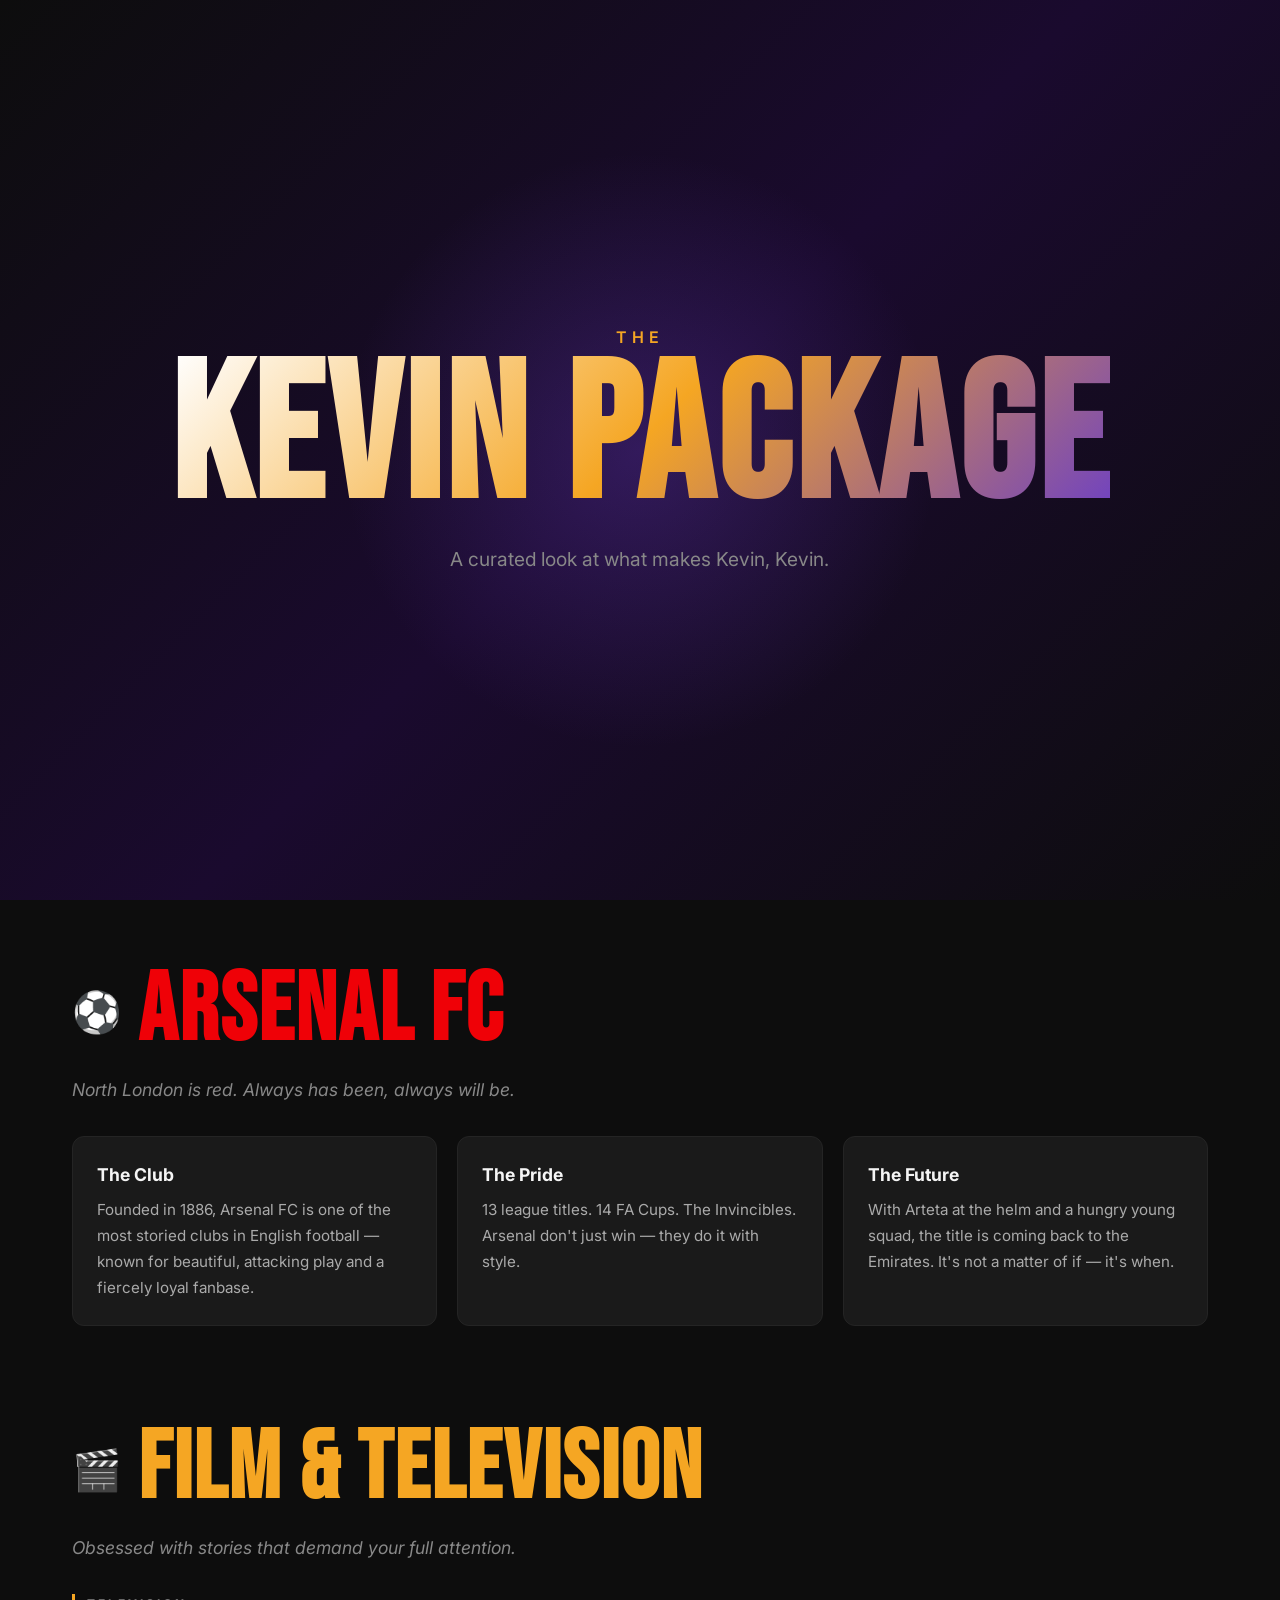
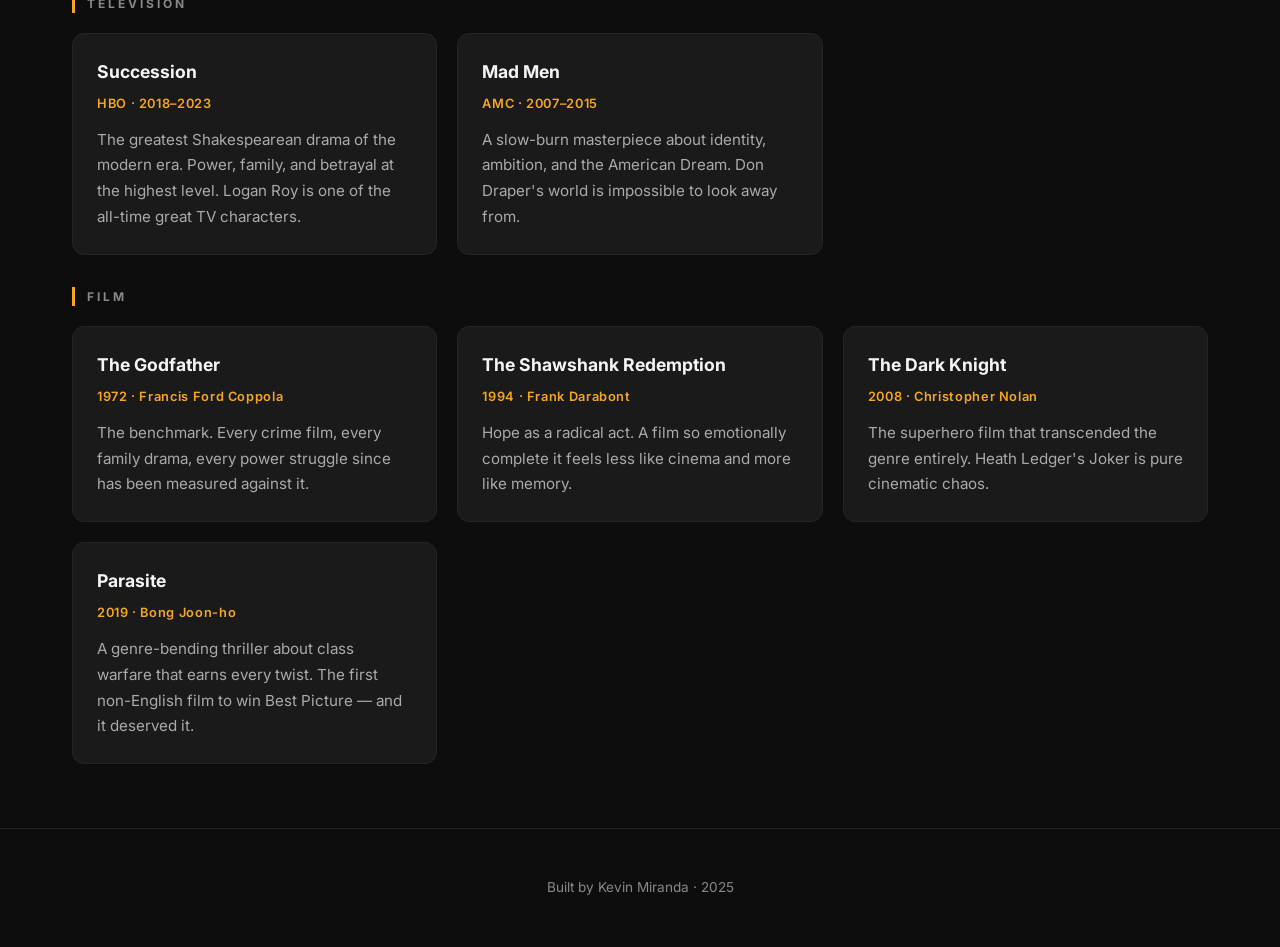
==== index.html @ f3c65c88 "Initial commit: Kevin Package website" ====
<!DOCTYPE html>
<html lang="en">
<head>
  <meta charset="UTF-8" />
  <meta name="viewport" content="width=device-width, initial-scale=1.0" />
  <title>Kevin Miranda</title>
  <link rel="preconnect" href="https://fonts.googleapis.com" />
  <link href="https://fonts.googleapis.com/css2?family=Bebas+Neue&family=Inter:wght@400;600;700&display=swap" rel="stylesheet" />
  <link rel="stylesheet" href="styles.css" />
</head>
<body>

  <header>
    <div class="hero-text">
      <span class="label">The</span>
      <h1>Kevin Package</h1>
      <p class="tagline">A curated look at what makes Kevin, Kevin.</p>
    </div>
  </header>

  <main>

    <section class="interest arsenal">
      <div class="section-header">
        <span class="icon">⚽</span>
        <h2>Arsenal FC</h2>
      </div>
      <p class="section-desc">North London is red. Always has been, always will be.</p>
      <div class="cards">
        <div class="card">
          <h3>The Club</h3>
          <p>Founded in 1886, Arsenal FC is one of the most storied clubs in English football — known for beautiful, attacking play and a fiercely loyal fanbase.</p>
        </div>
        <div class="card">
          <h3>The Pride</h3>
          <p>13 league titles. 14 FA Cups. The Invincibles. Arsenal don't just win — they do it with style.</p>
        </div>
        <div class="card">
          <h3>The Future</h3>
          <p>With Arteta at the helm and a hungry young squad, the title is coming back to the Emirates. It's not a matter of if — it's when.</p>
        </div>
      </div>
    </section>

    <section class="interest cinema">
      <div class="section-header">
        <span class="icon">🎬</span>
        <h2>Film & Television</h2>
      </div>
      <p class="section-desc">Obsessed with stories that demand your full attention.</p>

      <div class="subsection">
        <h3 class="sub-label">Television</h3>
        <div class="cards">
          <div class="card">
            <div class="card-title">Succession</div>
            <div class="card-meta">HBO · 2018–2023</div>
            <p>The greatest Shakespearean drama of the modern era. Power, family, and betrayal at the highest level. Logan Roy is one of the all-time great TV characters.</p>
          </div>
          <div class="card">
            <div class="card-title">Mad Men</div>
            <div class="card-meta">AMC · 2007–2015</div>
            <p>A slow-burn masterpiece about identity, ambition, and the American Dream. Don Draper's world is impossible to look away from.</p>
          </div>
        </div>
      </div>

      <div class="subsection">
        <h3 class="sub-label">Film</h3>
        <div class="cards">
          <div class="card">
            <div class="card-title">The Godfather</div>
            <div class="card-meta">1972 · Francis Ford Coppola</div>
            <p>The benchmark. Every crime film, every family drama, every power struggle since has been measured against it.</p>
          </div>
          <div class="card">
            <div class="card-title">The Shawshank Redemption</div>
            <div class="card-meta">1994 · Frank Darabont</div>
            <p>Hope as a radical act. A film so emotionally complete it feels less like cinema and more like memory.</p>
          </div>
          <div class="card">
            <div class="card-title">The Dark Knight</div>
            <div class="card-meta">2008 · Christopher Nolan</div>
            <p>The superhero film that transcended the genre entirely. Heath Ledger's Joker is pure cinematic chaos.</p>
          </div>
          <div class="card">
            <div class="card-title">Parasite</div>
            <div class="card-meta">2019 · Bong Joon-ho</div>
            <p>A genre-bending thriller about class warfare that earns every twist. The first non-English film to win Best Picture — and it deserved it.</p>
          </div>
        </div>
      </div>
    </section>

  </main>

  <footer>
    <p>Built by Kevin Miranda &middot; 2025</p>
  </footer>

</body>
</html>
---- styles.css ----
*, *::before, *::after {
  box-sizing: border-box;
  margin: 0;
  padding: 0;
}

:root {
  --red: #EF0107;
  --gold: #F5A623;
  --purple: #6C3FC5;
  --teal: #00C9A7;
  --dark: #0D0D0D;
  --dark-2: #1A1A1A;
  --dark-3: #242424;
  --white: #F5F5F5;
  --muted: #888;
}

html {
  scroll-behavior: smooth;
}

body {
  background-color: var(--dark);
  color: var(--white);
  font-family: 'Inter', sans-serif;
  font-size: 16px;
  line-height: 1.6;
}

/* HEADER */

header {
  min-height: 100vh;
  display: flex;
  align-items: center;
  justify-content: center;
  text-align: center;
  background: linear-gradient(135deg, #0D0D0D 0%, #1a0a2e 50%, #0D0D0D 100%);
  position: relative;
  overflow: hidden;
  padding: 2rem;
}

header::before {
  content: '';
  position: absolute;
  width: 600px;
  height: 600px;
  background: radial-gradient(circle, rgba(108, 63, 197, 0.3) 0%, transparent 70%);
  top: 50%;
  left: 50%;
  transform: translate(-50%, -50%);
  pointer-events: none;
}

.hero-text {
  position: relative;
  z-index: 1;
}

.label {
  font-family: 'Inter', sans-serif;
  font-size: 1rem;
  font-weight: 600;
  letter-spacing: 0.3em;
  text-transform: uppercase;
  color: var(--gold);
}

h1 {
  font-family: 'Bebas Neue', sans-serif;
  font-size: clamp(5rem, 15vw, 12rem);
  line-height: 0.9;
  letter-spacing: 0.02em;
  background: linear-gradient(135deg, #fff 0%, var(--gold) 50%, var(--purple) 100%);
  -webkit-background-clip: text;
  -webkit-text-fill-color: transparent;
  background-clip: text;
  margin: 0.25rem 0 1rem;
}

.tagline {
  font-size: 1.2rem;
  color: var(--muted);
  max-width: 400px;
  margin: 0 auto;
}

/* MAIN */

main {
  max-width: 1200px;
  margin: 0 auto;
  padding: 4rem 2rem;
  display: flex;
  flex-direction: column;
  gap: 6rem;
}

/* SECTIONS */

.interest {
  display: flex;
  flex-direction: column;
  gap: 2rem;
}

.section-header {
  display: flex;
  align-items: center;
  gap: 1rem;
}

.icon {
  font-size: 2.5rem;
}

h2 {
  font-family: 'Bebas Neue', sans-serif;
  font-size: clamp(3rem, 8vw, 6rem);
  line-height: 1;
  letter-spacing: 0.02em;
}

.arsenal h2 {
  color: var(--red);
}

.cinema h2 {
  color: var(--gold);
}

.section-desc {
  font-size: 1.1rem;
  color: var(--muted);
  font-style: italic;
  margin-top: -1rem;
}

/* SUBSECTIONS */

.subsection {
  display: flex;
  flex-direction: column;
  gap: 1.25rem;
}

.sub-label {
  font-family: 'Inter', sans-serif;
  font-size: 0.75rem;
  font-weight: 700;
  letter-spacing: 0.25em;
  text-transform: uppercase;
  color: var(--muted);
  border-left: 3px solid var(--gold);
  padding-left: 0.75rem;
}

/* CARDS */

.cards {
  display: grid;
  grid-template-columns: repeat(auto-fill, minmax(280px, 1fr));
  gap: 1.25rem;
}

.card {
  background: var(--dark-2);
  border: 1px solid var(--dark-3);
  border-radius: 12px;
  padding: 1.5rem;
  transition: transform 0.2s ease, border-color 0.2s ease;
}

.card:hover {
  transform: translateY(-4px);
}

.arsenal .card:hover {
  border-color: var(--red);
}

.cinema .card:hover {
  border-color: var(--gold);
}

.card h3, .card-title {
  font-family: 'Inter', sans-serif;
  font-size: 1.1rem;
  font-weight: 700;
  margin-bottom: 0.5rem;
  color: var(--white);
}

.card-meta {
  font-size: 0.8rem;
  color: var(--gold);
  font-weight: 600;
  letter-spacing: 0.05em;
  margin-bottom: 0.75rem;
}

.card p {
  font-size: 0.95rem;
  color: #aaa;
  line-height: 1.7;
}

/* FOOTER */

footer {
  text-align: center;
  padding: 3rem 2rem;
  color: var(--muted);
  font-size: 0.85rem;
  border-top: 1px solid var(--dark-3);
}

/* RESPONSIVE */

@media (max-width: 600px) {
  .cards {
    grid-template-columns: 1fr;
  }
}
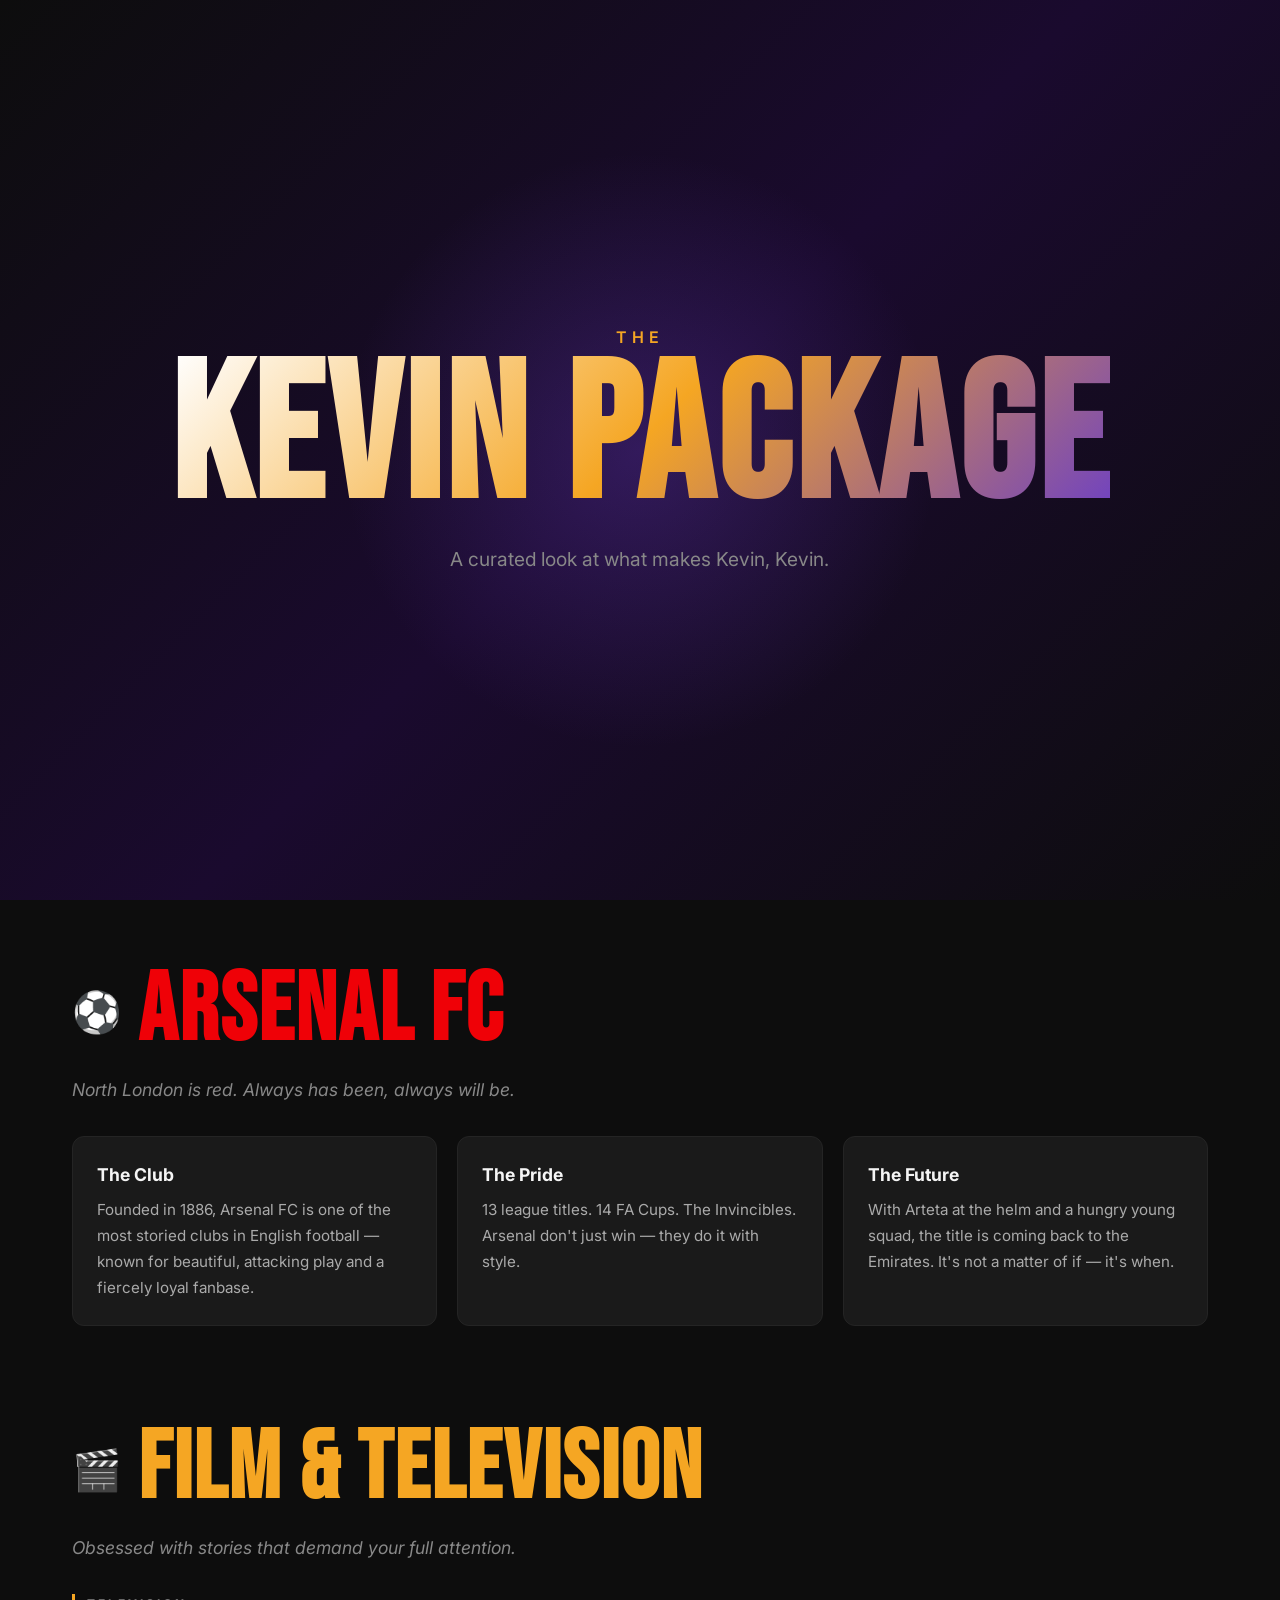
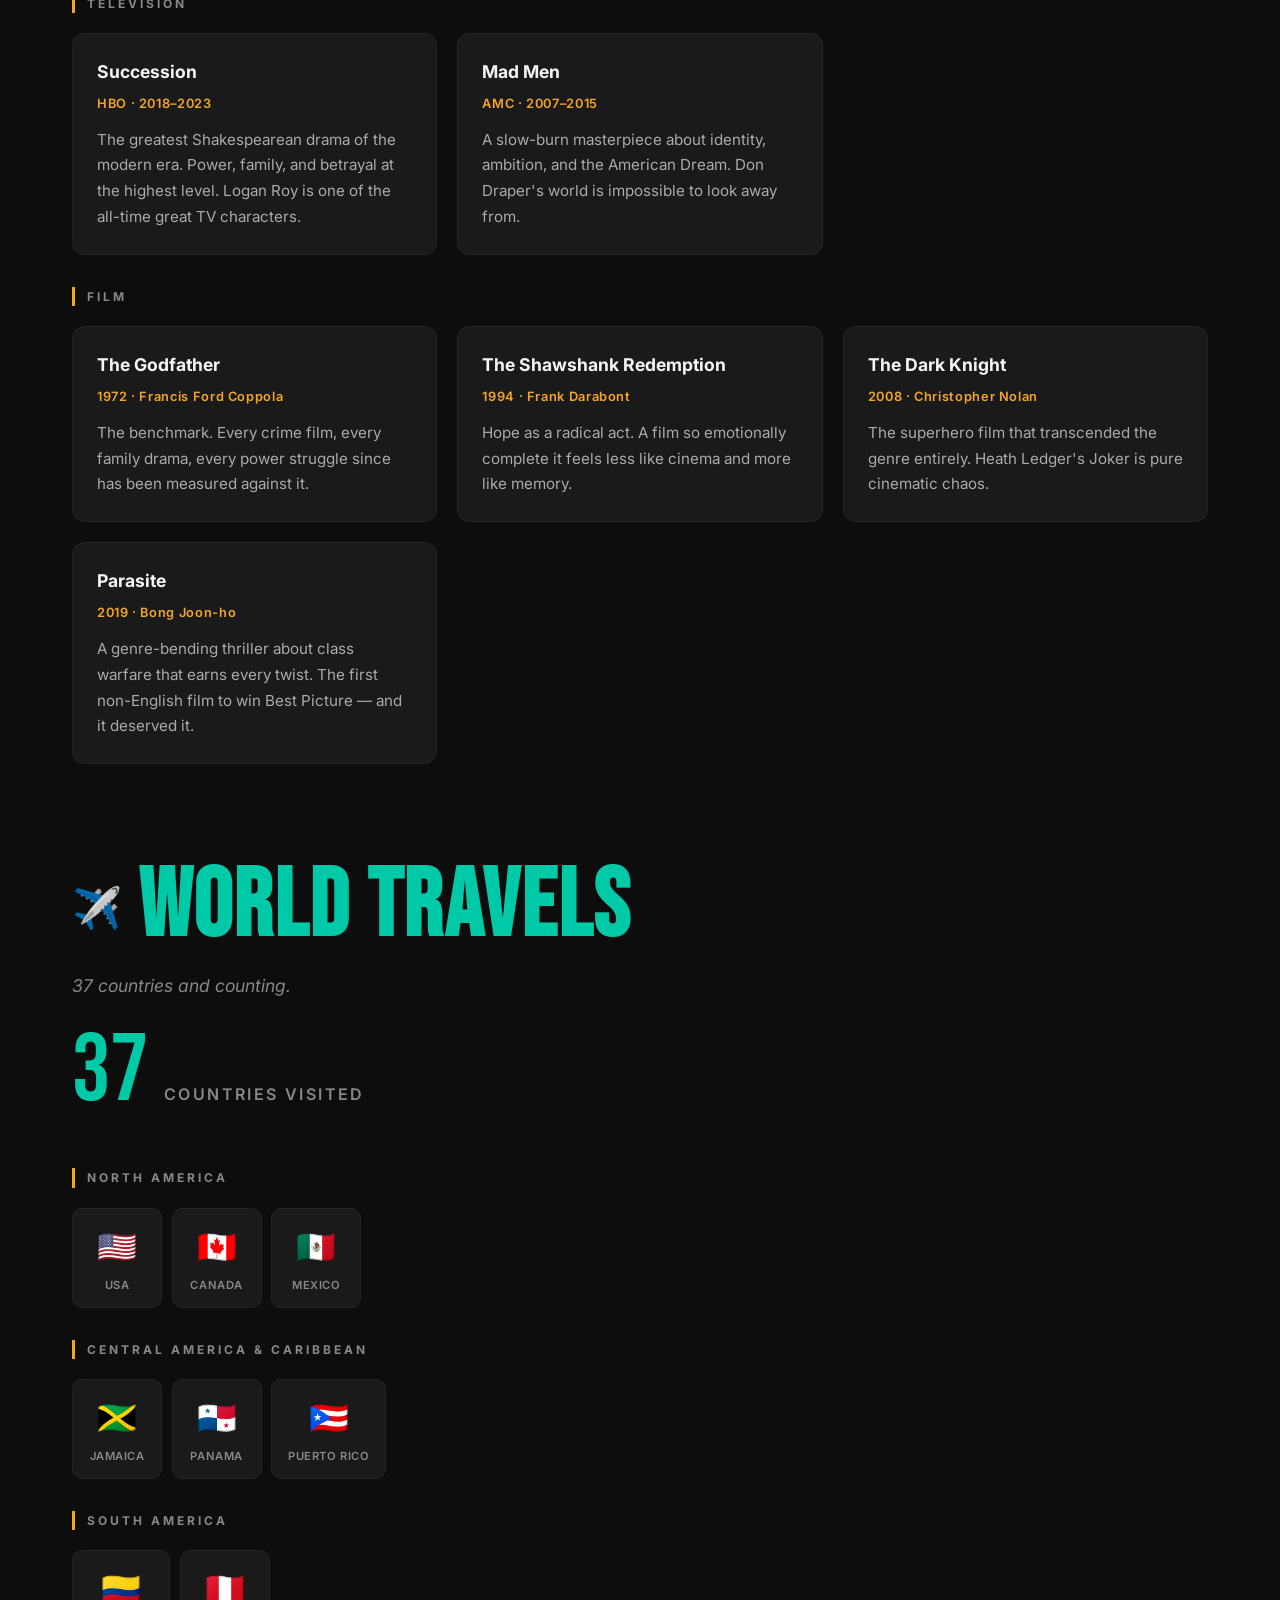
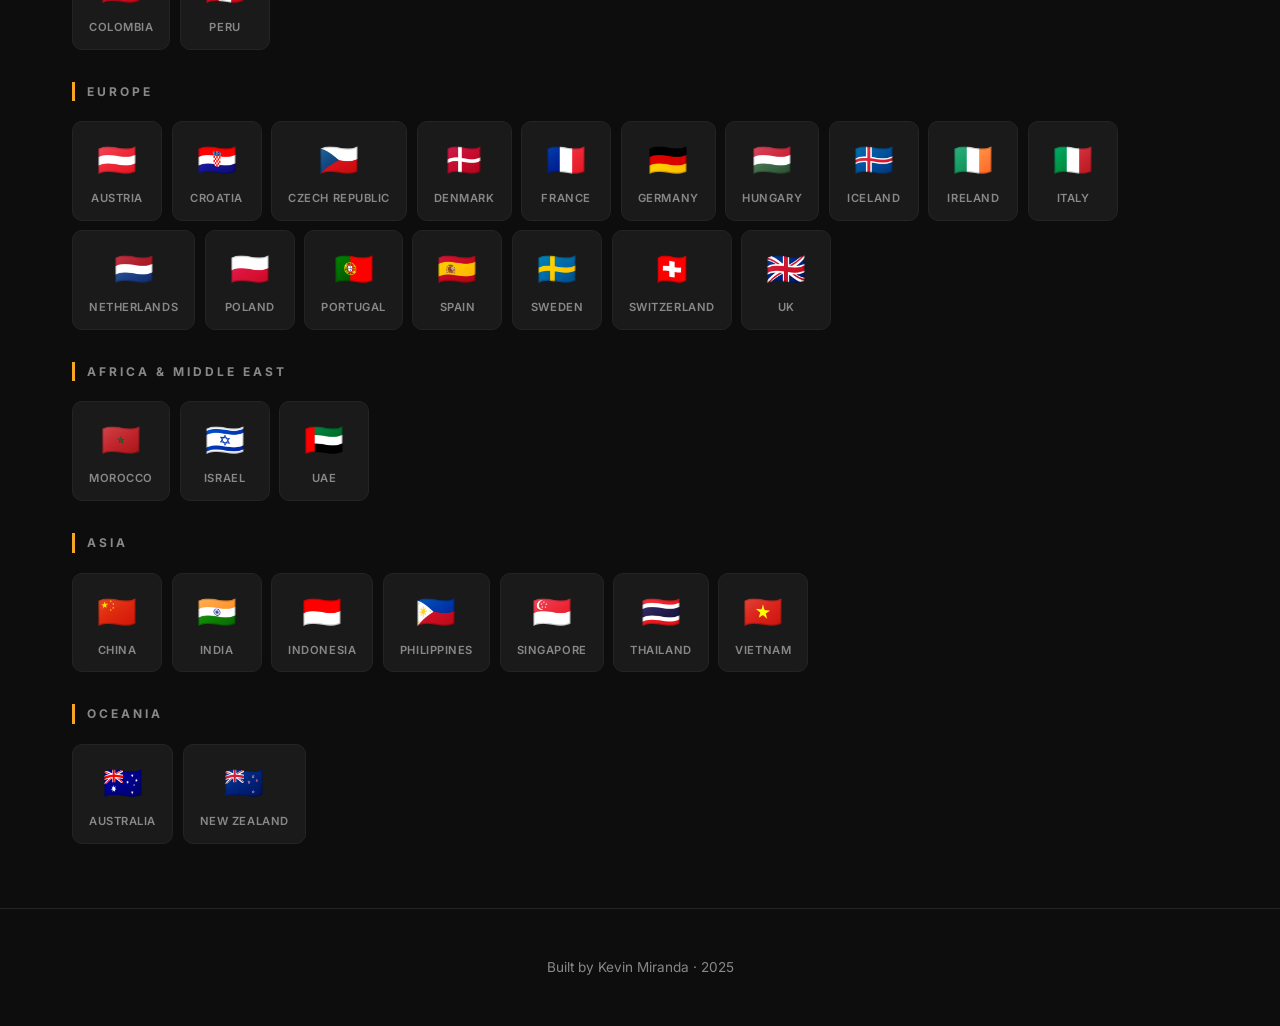
==== commit 3ffe889d: "Add travel section with 37 countries" ====
--- a/index.html
+++ b/index.html
@@ -92,6 +92,99 @@
       </div>
     </section>
 
+    <section class="interest travel">
+      <div class="section-header">
+        <span class="icon">✈️</span>
+        <h2>World Travels</h2>
+      </div>
+      <p class="section-desc">37 countries and counting.</p>
+
+      <div class="travel-stat">
+        <span class="stat-number">37</span>
+        <span class="stat-label">Countries Visited</span>
+      </div>
+
+      <div class="subsection">
+        <h3 class="sub-label">North America</h3>
+        <div class="flag-grid">
+          <div class="flag-card">🇺🇸<span>USA</span></div>
+          <div class="flag-card">🇨🇦<span>Canada</span></div>
+          <div class="flag-card">🇲🇽<span>Mexico</span></div>
+        </div>
+      </div>
+
+      <div class="subsection">
+        <h3 class="sub-label">Central America & Caribbean</h3>
+        <div class="flag-grid">
+          <div class="flag-card">🇯🇲<span>Jamaica</span></div>
+          <div class="flag-card">🇵🇦<span>Panama</span></div>
+          <div class="flag-card">🇵🇷<span>Puerto Rico</span></div>
+        </div>
+      </div>
+
+      <div class="subsection">
+        <h3 class="sub-label">South America</h3>
+        <div class="flag-grid">
+          <div class="flag-card">🇨🇴<span>Colombia</span></div>
+          <div class="flag-card">🇵🇪<span>Peru</span></div>
+        </div>
+      </div>
+
+      <div class="subsection">
+        <h3 class="sub-label">Europe</h3>
+        <div class="flag-grid">
+          <div class="flag-card">🇦🇹<span>Austria</span></div>
+          <div class="flag-card">🇭🇷<span>Croatia</span></div>
+          <div class="flag-card">🇨🇿<span>Czech Republic</span></div>
+          <div class="flag-card">🇩🇰<span>Denmark</span></div>
+          <div class="flag-card">🇫🇷<span>France</span></div>
+          <div class="flag-card">🇩🇪<span>Germany</span></div>
+          <div class="flag-card">🇭🇺<span>Hungary</span></div>
+          <div class="flag-card">🇮🇸<span>Iceland</span></div>
+          <div class="flag-card">🇮🇪<span>Ireland</span></div>
+          <div class="flag-card">🇮🇹<span>Italy</span></div>
+          <div class="flag-card">🇳🇱<span>Netherlands</span></div>
+          <div class="flag-card">🇵🇱<span>Poland</span></div>
+          <div class="flag-card">🇵🇹<span>Portugal</span></div>
+          <div class="flag-card">🇪🇸<span>Spain</span></div>
+          <div class="flag-card">🇸🇪<span>Sweden</span></div>
+          <div class="flag-card">🇨🇭<span>Switzerland</span></div>
+          <div class="flag-card">🇬🇧<span>UK</span></div>
+        </div>
+      </div>
+
+      <div class="subsection">
+        <h3 class="sub-label">Africa & Middle East</h3>
+        <div class="flag-grid">
+          <div class="flag-card">🇲🇦<span>Morocco</span></div>
+          <div class="flag-card">🇮🇱<span>Israel</span></div>
+          <div class="flag-card">🇦🇪<span>UAE</span></div>
+        </div>
+      </div>
+
+      <div class="subsection">
+        <h3 class="sub-label">Asia</h3>
+        <div class="flag-grid">
+          <div class="flag-card">🇨🇳<span>China</span></div>
+          <div class="flag-card">🇮🇳<span>India</span></div>
+          <div class="flag-card">🇮🇩<span>Indonesia</span></div>
+          <div class="flag-card">🇵🇭<span>Philippines</span></div>
+          <div class="flag-card">🇸🇬<span>Singapore</span></div>
+          <div class="flag-card">🇹🇭<span>Thailand</span></div>
+          <div class="flag-card">🇻🇳<span>Vietnam</span></div>
+        </div>
+      </div>
+
+      <div class="subsection">
+        <h3 class="sub-label">Oceania</h3>
+        <div class="flag-grid">
+          <div class="flag-card">🇦🇺<span>Australia</span></div>
+          <div class="flag-card">🇳🇿<span>New Zealand</span></div>
+        </div>
+      </div>
+
+    </section>
+
   </main>
 
   <footer>
--- a/styles.css
+++ b/styles.css
@@ -207,6 +207,73 @@
   line-height: 1.7;
 }
 
+/* TRAVEL */
+
+.travel h2 {
+  color: var(--teal);
+}
+
+.travel .card:hover {
+  border-color: var(--teal);
+}
+
+.travel-stat {
+  display: flex;
+  align-items: baseline;
+  gap: 1rem;
+  margin: -0.5rem 0 1rem;
+}
+
+.stat-number {
+  font-family: 'Bebas Neue', sans-serif;
+  font-size: 6rem;
+  line-height: 1;
+  color: var(--teal);
+}
+
+.stat-label {
+  font-size: 1rem;
+  color: var(--muted);
+  text-transform: uppercase;
+  letter-spacing: 0.15em;
+  font-weight: 600;
+}
+
+.flag-grid {
+  display: flex;
+  flex-wrap: wrap;
+  gap: 0.6rem;
+}
+
+.flag-card {
+  display: flex;
+  flex-direction: column;
+  align-items: center;
+  gap: 0.3rem;
+  background: var(--dark-2);
+  border: 1px solid var(--dark-3);
+  border-radius: 10px;
+  padding: 0.75rem 1rem;
+  font-size: 2rem;
+  transition: transform 0.15s ease, border-color 0.15s ease;
+  cursor: default;
+  min-width: 90px;
+}
+
+.flag-card:hover {
+  transform: translateY(-3px);
+  border-color: var(--teal);
+}
+
+.flag-card span {
+  font-size: 0.7rem;
+  color: var(--muted);
+  font-weight: 600;
+  text-transform: uppercase;
+  letter-spacing: 0.05em;
+  white-space: nowrap;
+}
+
 /* FOOTER */
 
 footer {
